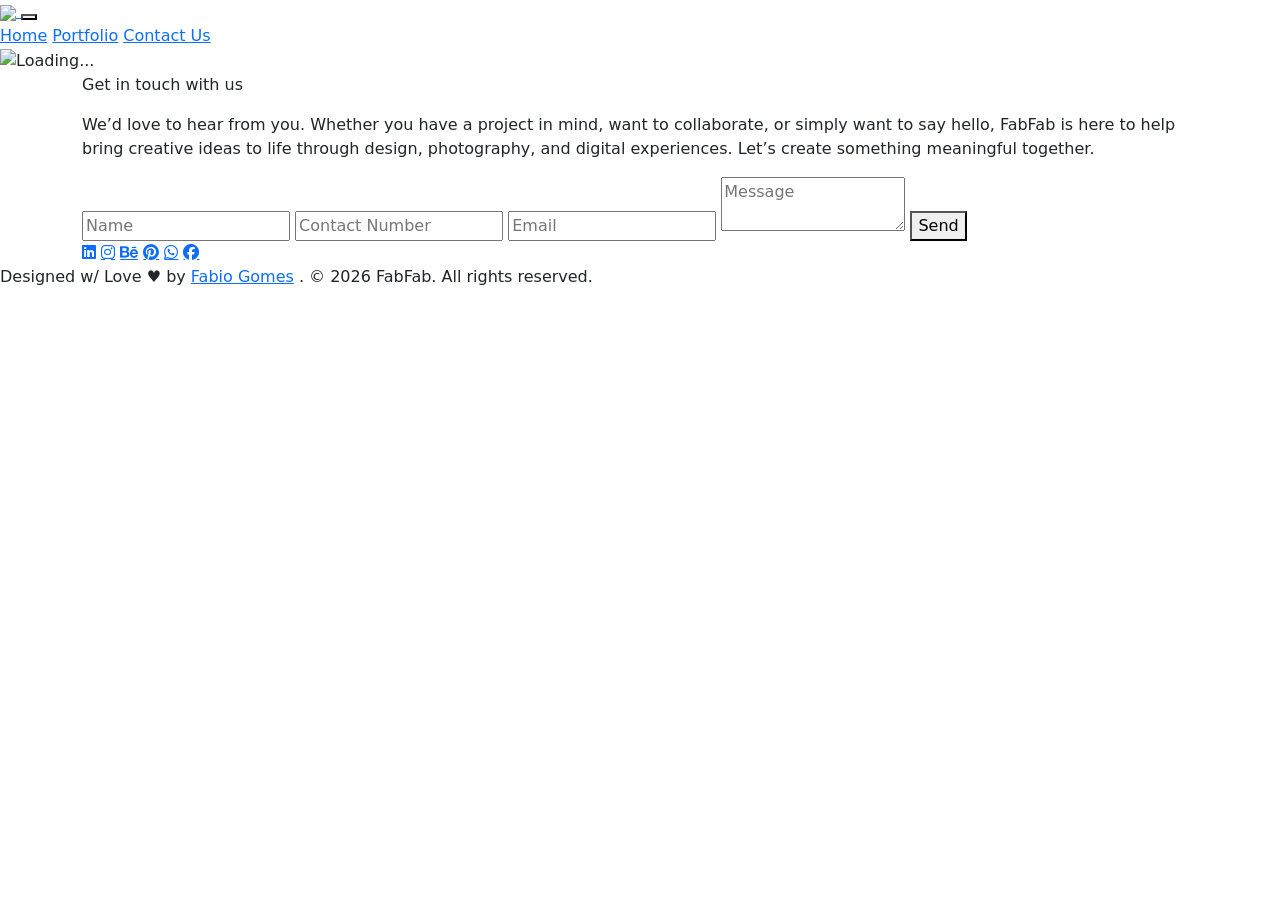
==== Contact.html @ 431b397c "Contact.html" ====
<!DOCTYPE html>
<html lang="en">
<head>
    <!-- Comfiguração de caracteres -->
    <meta charset="UTF-8">

<!-- SEO e acessibilidade -->
    <meta name="viewport" content="width=device-width, initial-scale=1">
    <meta name="description" content="FabFab' portfolio featuring projects, skills, and professional experience.">
    <meta name="author" content="Fabio Gomes">
    <meta name="robots" content="index, follow">
    
    <!-- Comfiguração de caracteres e Bibliotecas -->
    <title>FabFab.work | Contact</title>
    <link rel="icon" type="image/png" href="img/Logo/FabFab_Logo.png">
    <link href="https://cdn.jsdelivr.net/npm/bootstrap@5.3.8/dist/css/bootstrap.min.css" rel="stylesheet" integrity="sha384-sRIl4kxILFvY47J16cr9ZwB07vP4J8+LH7qKQnuqkuIAvNWLzeN8tE5YBujZqJLB" crossorigin="anonymous">
    <link rel="stylesheet" href="https://cdn.jsdelivr.net/npm/bootstrap-icons@1.11.3/font/bootstrap-icons.css">
    <link rel="stylesheet" href="https://cdnjs.cloudflare.com/ajax/libs/font-awesome/6.5.2/css/all.min.css">
    <link rel="stylesheet" href="style.css" title="Theme">
    <meta property="og:title" content="FabFab.work">
    <meta property="og:description" content="Creative design and photography studio.">
    <meta property="og:image" content="img/preview.jpg">  
</head>
<body>
    <!-- HEADER START -->
<header>
  <a href="index.html">
    <img class="logo" src="img/Logo/FabFab_Logo.svg"/>
  </a>

  <button class="hamburger" id="hamburger" aria-label="Toggle menu">
    <span></span>
    <span></span>
    <span></span>
  </button>

  <nav id="mainNav">
    <a href="index.html">Home</a>
    <a href="Portfolio.html">Portfolio</a>
    <a href="Contact.html" class="active">Contact Us</a>
  </nav>
</header>

<div class="nav-overlay" id="navOverlay"></div>
    <!-- HEADER END -->

    <!-- BODY START -->

  <!-- LOADER -->
  <div class="loader" id="loader">
    <img src="img/Logo/FabFab_Logo.svg" alt="Loading..." class="loader-logo">
  </div>

     <div class="arch_contact_us_duplicate">
  <div class="responsive-container-block big-container">
    <div class="responsive-container-block container">
      <div class="responsive-cell-block wk-mobile-12 wk-desk-5 wk-tab-10 wk-ipadp-5" id="ih6s">
        <p class="text-blk section-head">
          Get in touch with us
        </p>
        <p class="text-blk section-subhead">
          We’d love to hear from you. Whether you have a project in mind, want to collaborate, or simply want to say hello, FabFab is here to help bring creative ideas to life through design, photography, and digital experiences. Let’s create something meaningful together.
        </p>
      </div>
      <div class="responsive-cell-block wk-ipadp-6 wk-mobile-12 wk-desk-5 wk-tab-9" id="i6df">
        <form  class="form-wrapper" id="contactForm" action="https://formspree.io/f/xjgleaya" 
      method="POST">
        <input class="input input-element" id="name" name="name" placeholder="Name">
        <input class="input input-element" id="phone" name="phone" placeholder="Contact Number">
        <input class="input input-element" id="email" name="email" placeholder="Email">
        <textarea class="textinput input-element" id="message" placeholder="Message"></textarea>
          <button type="submit" class="button">Send</button>
        </form >
        <div class="social-icons">
                        <a href="https://www.linkedin.com/profile-thirdparty-redirect/AgGZBpLWj52g1wAAAZm1AWvSb2EDEzAozORqQLkHam0Lg_cBUDYrMNEfzrszrq5Xquv5OJO9ETYJUrW9_12DySJSNe1UZA80e8GKlyEN8EAFErTa0aMg-WH39DgGH3s" class="fa-brands fa-linkedin" target="_blank" id="inclm"></a>
                        <a href="http://instagram.com/fabfab.work" class="fa-brands fa-instagram" target="_blank"></a>
                        <a href="https://www.behance.net/fabio_oms" class="fa-brands fa-behance" target="_blank"></a>
                        <a href="http://pinterest.com/fabio_oms" class="fa-brands fa-pinterest" target="_blank"></a>
                        <a href="https://wa.me/5511954995028" class="fa-brands fa-whatsapp" target="_blank"></a>
                        <a href="https://wa.me/5511954995028" class="fa-brands fa-facebook" target="_blank"></a>
                    </div>
              </div>
    </div>
  </div>
</div>

    <!-- BODY END -->

    <!-- FOOTER START -->
        <footer>
            <span class="signature">
            Designed w/ Love &hearts; by 
                <a href="https://www.behance.net/fabio_oms" target="_blank" class="footer-link">Fabio Gomes</a> . 
                © 2026 FabFab. All rights reserved.
            </span>
        </footer>
    <!-- FOOTER END -->

    <!-- SCRIPTS -->
    <!-- JS -->
    <script src="script.js"></script>

    <!-- Bootstrap -->
        <script src="https://cdn.jsdelivr.net/npm/@popperjs/core@2.11.8/dist/umd/popper.min.js" integrity="sha384-I7E8VVD/ismYTF4hNIPjVp/Zjvgyol6VFvRkX/vR+Vc4jQkC+hVqc2pM8ODewa9r" crossorigin="anonymous"></script> 
        
        <script src="https://cdn.jsdelivr.net/npm/bootstrap@5.3.8/dist/js/bootstrap.min.js" integrity="sha384-G/EV+4j2dNv+tEPo3++6LCgdCROaejBqfUeNjuKAiuXbjrxilcCdDz6ZAVfHWe1Y" crossorigin="anonymous"></script>
        <script src="https://unpkg.com/sweetalert/dist/sweetalert.min.js"></script>
</body>
</html>
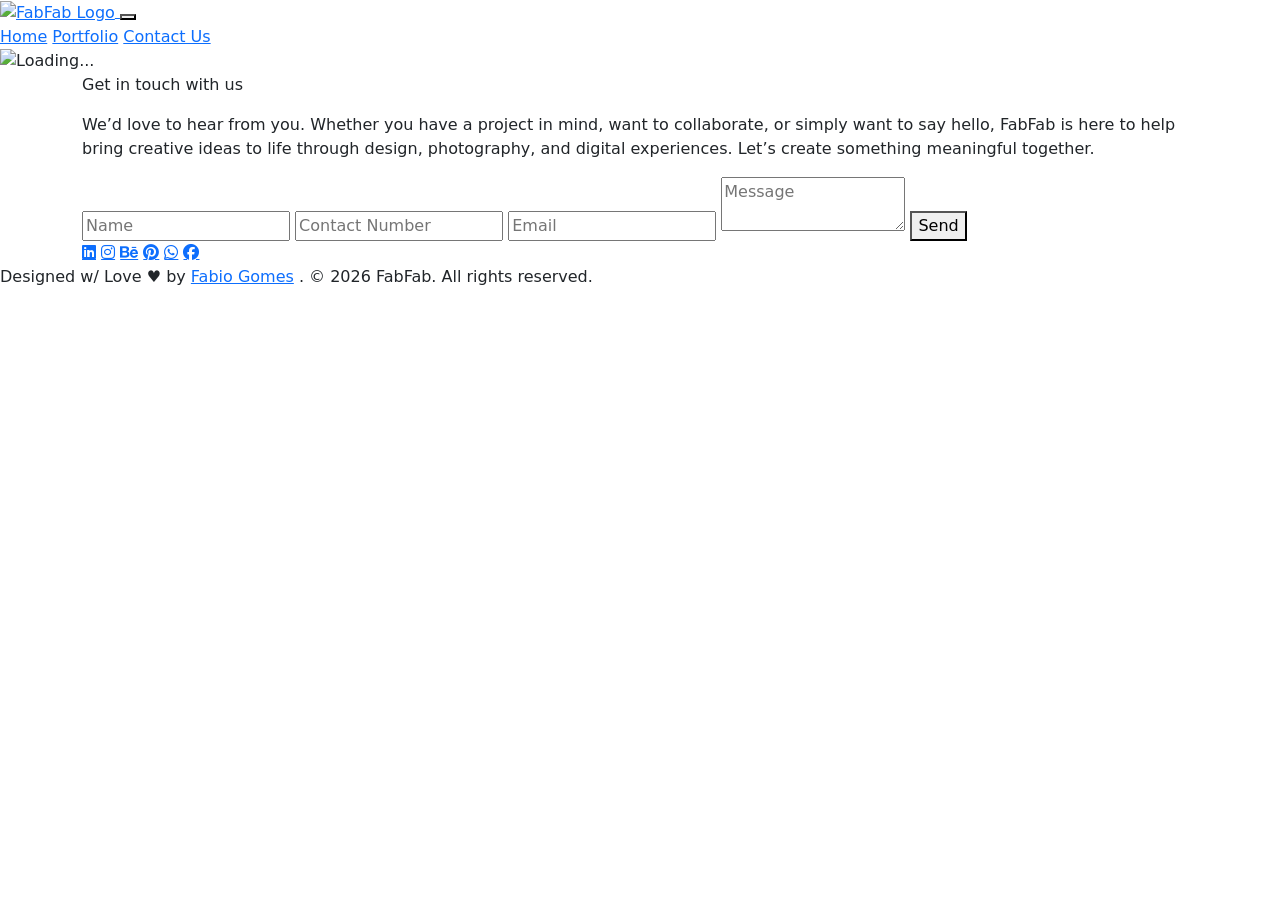
==== commit 364c661b: "Update Contact.html" ====
--- a/Contact.html
+++ b/Contact.html
@@ -9,10 +9,29 @@
     <meta name="description" content="FabFab' portfolio featuring projects, skills, and professional experience.">
     <meta name="author" content="Fabio Gomes">
     <meta name="robots" content="index, follow">
+
+        <!-- Google tag (gtag.js) -->
+<script async src="https://www.googletagmanager.com/gtag/js?id=G-QRMQQVVE0B"></script>
+<script>
+  window.dataLayer = window.dataLayer || [];
+  function gtag(){dataLayer.push(arguments);}
+  gtag('js', new Date());
+
+  gtag('config', 'G-QRMQQVVE0B');
+</script>
+
+        <!-- Microsoft Clarity) -->
+    <script type="text/javascript">
+        (function(c,l,a,r,i,t,y){
+            c[a]=c[a]||function(){(c[a].q=c[a].q||[]).push(arguments)};
+            t=l.createElement(r);t.async=1;t.src="https://www.clarity.ms/tag/"+i;
+            y=l.getElementsByTagName(r)[0];y.parentNode.insertBefore(t,y);
+        })(window, document, "clarity", "script", "woljub9a05");
+    </script>
     
     <!-- Comfiguração de caracteres e Bibliotecas -->
     <title>FabFab.work | Contact</title>
-    <link rel="icon" type="image/png" href="img/Logo/FabFab_Logo.png">
+    <link rel="icon" type="image/png" href="img/Logo/FabFab_Logo.png" alt="FabFab Logo">
     <link href="https://cdn.jsdelivr.net/npm/bootstrap@5.3.8/dist/css/bootstrap.min.css" rel="stylesheet" integrity="sha384-sRIl4kxILFvY47J16cr9ZwB07vP4J8+LH7qKQnuqkuIAvNWLzeN8tE5YBujZqJLB" crossorigin="anonymous">
     <link rel="stylesheet" href="https://cdn.jsdelivr.net/npm/bootstrap-icons@1.11.3/font/bootstrap-icons.css">
     <link rel="stylesheet" href="https://cdnjs.cloudflare.com/ajax/libs/font-awesome/6.5.2/css/all.min.css">
@@ -25,7 +44,7 @@
     <!-- HEADER START -->
 <header>
   <a href="index.html">
-    <img class="logo" src="img/Logo/FabFab_Logo.svg"/>
+    <img class="logo" src="img/Logo/FabFab_Logo.svg"/ alt="FabFab Logo">
   </a>
 
   <button class="hamburger" id="hamburger" aria-label="Toggle menu">
@@ -63,12 +82,13 @@
         </p>
       </div>
       <div class="responsive-cell-block wk-ipadp-6 wk-mobile-12 wk-desk-5 wk-tab-9" id="i6df">
-        <form  class="form-wrapper" id="contactForm" action="https://formspree.io/f/xjgleaya" 
-      method="POST">
+        <form  class="form-wrapper" id="contactForm" 
+            action="https://formspree.io/f/xjgleaya" 
+            method="POST">
         <input class="input input-element" id="name" name="name" placeholder="Name">
         <input class="input input-element" id="phone" name="phone" placeholder="Contact Number">
         <input class="input input-element" id="email" name="email" placeholder="Email">
-        <textarea class="textinput input-element" id="message" placeholder="Message"></textarea>
+        <textarea class="textinput input-element" id="message" name="message" placeholder="Message"></textarea>
           <button type="submit" class="button">Send</button>
         </form >
         <div class="social-icons">
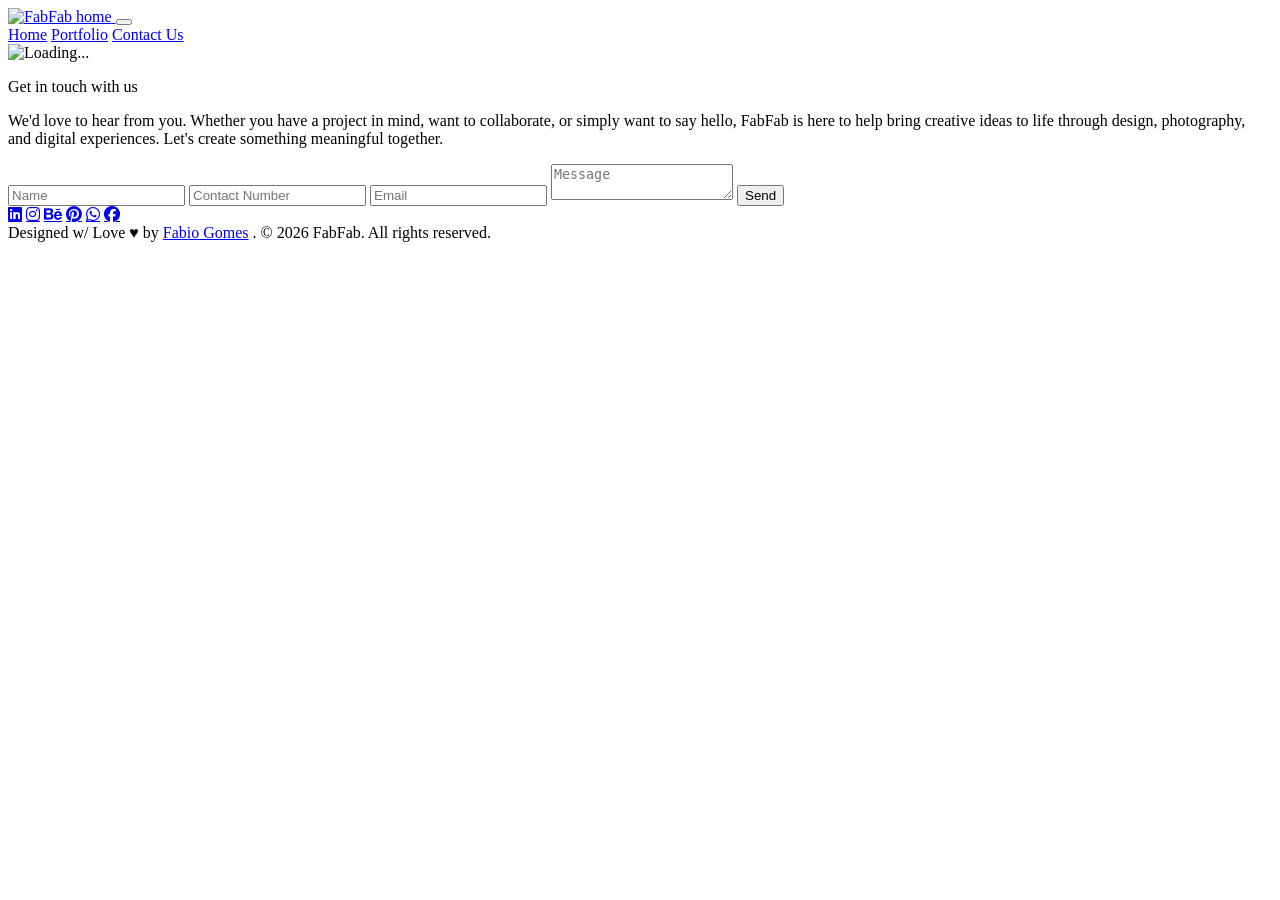
==== commit 623b150e: "Update Contact.html fix contact page layout and form" ====
--- a/Contact.html
+++ b/Contact.html
@@ -1,129 +1,118 @@
 <!DOCTYPE html>
 <html lang="en">
 <head>
-    <!-- Comfiguração de caracteres -->
-    <meta charset="UTF-8">
+  <meta charset="UTF-8">
+  <meta name="viewport" content="width=device-width, initial-scale=1">
+  <meta name="description" content="Get in touch with FabFab — creative design and photography studio based in São Paulo, Brazil.">
+  <meta name="author" content="Fabio Gomes">
+  <meta name="robots" content="index, follow">
+  <meta name="theme-color" content="#011140">
 
-<!-- SEO e acessibilidade -->
-    <meta name="viewport" content="width=device-width, initial-scale=1">
-    <meta name="description" content="FabFab' portfolio featuring projects, skills, and professional experience.">
-    <meta name="author" content="Fabio Gomes">
-    <meta name="robots" content="index, follow">
+  <!-- Google Analytics -->
+  <script async src="https://www.googletagmanager.com/gtag/js?id=G-QRMQQVVE0B"></script>
+  <script>
+    window.dataLayer = window.dataLayer || [];
+    function gtag(){dataLayer.push(arguments);}
+    gtag('js', new Date());
+    gtag('config', 'G-QRMQQVVE0B');
+  </script>
 
-        <!-- Google tag (gtag.js) -->
-<script async src="https://www.googletagmanager.com/gtag/js?id=G-QRMQQVVE0B"></script>
-<script>
-  window.dataLayer = window.dataLayer || [];
-  function gtag(){dataLayer.push(arguments);}
-  gtag('js', new Date());
+  <!-- Microsoft Clarity -->
+  <script type="text/javascript">
+    (function(c,l,a,r,i,t,y){
+      c[a]=c[a]||function(){(c[a].q=c[a].q||[]).push(arguments)};
+      t=l.createElement(r);t.async=1;t.src="https://www.clarity.ms/tag/"+i;
+      y=l.getElementsByTagName(r)[0];y.parentNode.insertBefore(t,y);
+    })(window, document, "clarity", "script", "woljub9a05");
+  </script>
 
-  gtag('config', 'G-QRMQQVVE0B');
-</script>
-
-        <!-- Microsoft Clarity) -->
-    <script type="text/javascript">
-        (function(c,l,a,r,i,t,y){
-            c[a]=c[a]||function(){(c[a].q=c[a].q||[]).push(arguments)};
-            t=l.createElement(r);t.async=1;t.src="https://www.clarity.ms/tag/"+i;
-            y=l.getElementsByTagName(r)[0];y.parentNode.insertBefore(t,y);
-        })(window, document, "clarity", "script", "woljub9a05");
-    </script>
-    
-    <!-- Comfiguração de caracteres e Bibliotecas -->
-    <title>FabFab.work | Contact</title>
-    <link rel="icon" type="image/png" href="img/Logo/FabFab_Logo.png" alt="FabFab Logo">
-    <link href="https://cdn.jsdelivr.net/npm/bootstrap@5.3.8/dist/css/bootstrap.min.css" rel="stylesheet" integrity="sha384-sRIl4kxILFvY47J16cr9ZwB07vP4J8+LH7qKQnuqkuIAvNWLzeN8tE5YBujZqJLB" crossorigin="anonymous">
-    <link rel="stylesheet" href="https://cdn.jsdelivr.net/npm/bootstrap-icons@1.11.3/font/bootstrap-icons.css">
-    <link rel="stylesheet" href="https://cdnjs.cloudflare.com/ajax/libs/font-awesome/6.5.2/css/all.min.css">
-    <link rel="stylesheet" href="style.css" title="Theme">
-    <meta property="og:title" content="FabFab.work">
-    <meta property="og:description" content="Creative design and photography studio.">
-    <meta property="og:image" content="img/preview.jpg">  
+  <title>FabFab.work | Contact</title>
+  <link rel="icon" type="image/png" href="img/Logo/FabFab_Logo.png">
+  <link rel="canonical" href="https://fabfab.com.br/Contact.html">
+  <link rel="stylesheet" href="https://cdn.jsdelivr.net/npm/bootstrap-icons@1.11.3/font/bootstrap-icons.css">
+  <link rel="stylesheet" href="https://cdnjs.cloudflare.com/ajax/libs/font-awesome/6.5.2/css/all.min.css">
+  <link rel="stylesheet" href="style.css">
+  <meta property="og:title" content="FabFab.work | Contact">
+  <meta property="og:description" content="Get in touch with FabFab creative studio.">
+  <meta property="og:image" content="img/preview.jpg">
 </head>
 <body>
-    <!-- HEADER START -->
-<header>
-  <a href="index.html">
-    <img class="logo" src="img/Logo/FabFab_Logo.svg"/ alt="FabFab Logo">
-  </a>
 
-  <button class="hamburger" id="hamburger" aria-label="Toggle menu">
-    <span></span>
-    <span></span>
-    <span></span>
-  </button>
+  <!-- HEADER -->
+  <header>
+    <a href="index.html">
+      <img class="logo" src="img/Logo/FabFab_Logo.svg" alt="FabFab home"/>
+    </a>
+    <button class="hamburger" id="hamburger" aria-label="Toggle menu">
+      <span></span>
+      <span></span>
+      <span></span>
+    </button>
+    <nav id="mainNav">
+      <a href="index.html">Home</a>
+      <a href="Portfolio.html">Portfolio</a>
+      <a href="Contact.html" class="active">Contact Us</a>
+    </nav>
+  </header>
 
-  <nav id="mainNav">
-    <a href="index.html">Home</a>
-    <a href="Portfolio.html">Portfolio</a>
-    <a href="Contact.html" class="active">Contact Us</a>
-  </nav>
-</header>
-
-<div class="nav-overlay" id="navOverlay"></div>
-    <!-- HEADER END -->
-
-    <!-- BODY START -->
+  <div class="nav-overlay" id="navOverlay"></div>
 
   <!-- LOADER -->
   <div class="loader" id="loader">
     <img src="img/Logo/FabFab_Logo.svg" alt="Loading..." class="loader-logo">
   </div>
 
-     <div class="arch_contact_us_duplicate">
-  <div class="responsive-container-block big-container">
-    <div class="responsive-container-block container">
-      <div class="responsive-cell-block wk-mobile-12 wk-desk-5 wk-tab-10 wk-ipadp-5" id="ih6s">
-        <p class="text-blk section-head">
-          Get in touch with us
-        </p>
-        <p class="text-blk section-subhead">
-          We’d love to hear from you. Whether you have a project in mind, want to collaborate, or simply want to say hello, FabFab is here to help bring creative ideas to life through design, photography, and digital experiences. Let’s create something meaningful together.
-        </p>
+  <!-- CONTACT -->
+  <div class="arch_contact_us_duplicate">
+    <div class="responsive-container-block big-container">
+      <div class="responsive-container-block container">
+
+        <div class="responsive-cell-block wk-mobile-12 wk-desk-5 wk-tab-10 wk-ipadp-5">
+          <p class="text-blk section-head">Get in touch with us</p>
+          <p class="text-blk section-subhead">
+            We'd love to hear from you. Whether you have a project in mind, want to collaborate, or simply want to say hello, FabFab is here to help bring creative ideas to life through design, photography, and digital experiences. Let's create something meaningful together.
+          </p>
+        </div>
+
+        <div class="responsive-cell-block wk-ipadp-6 wk-mobile-12 wk-desk-5 wk-tab-9">
+          <form class="form-wrapper" id="contactForm"
+                action="https://formspree.io/f/xjgleaya"
+                method="POST">
+            <input class="input input-element"   id="name"    name="name"    placeholder="Name">
+            <input class="input input-element"   id="phone"   name="phone"   placeholder="Contact Number">
+            <input class="input input-element"   id="email"   name="email"   placeholder="Email" type="email">
+            <textarea class="textinput input-element" id="message" name="message" placeholder="Message"></textarea>
+            <button type="submit" class="button">Send</button>
+          </form>
+
+          <div class="social-icons">
+            <a href="https://www.linkedin.com/in/fabio-oms" class="fa-brands fa-linkedin" target="_blank" rel="noopener noreferrer" aria-label="FabFab on LinkedIn"></a>
+            <a href="http://instagram.com/fabfab.work"      class="fa-brands fa-instagram" target="_blank" rel="noopener noreferrer" aria-label="FabFab on Instagram"></a>
+            <a href="https://www.behance.net/fabio_oms"     class="fa-brands fa-behance"   target="_blank" rel="noopener noreferrer" aria-label="FabFab on Behance"></a>
+            <a href="http://pinterest.com/fabio_oms"        class="fa-brands fa-pinterest" target="_blank" rel="noopener noreferrer" aria-label="FabFab on Pinterest"></a>
+            <a href="https://wa.me/5511954995028"           class="fa-brands fa-whatsapp"  target="_blank" rel="noopener noreferrer" aria-label="FabFab on WhatsApp"></a>
+            <a href="https://wa.me/5511954995028"           class="fa-brands fa-facebook"  target="_blank" rel="noopener noreferrer" aria-label="FabFab on Facebook"></a>
+          </div>
+        </div>
+
       </div>
-      <div class="responsive-cell-block wk-ipadp-6 wk-mobile-12 wk-desk-5 wk-tab-9" id="i6df">
-        <form  class="form-wrapper" id="contactForm" 
-            action="https://formspree.io/f/xjgleaya" 
-            method="POST">
-        <input class="input input-element" id="name" name="name" placeholder="Name">
-        <input class="input input-element" id="phone" name="phone" placeholder="Contact Number">
-        <input class="input input-element" id="email" name="email" placeholder="Email">
-        <textarea class="textinput input-element" id="message" name="message" placeholder="Message"></textarea>
-          <button type="submit" class="button">Send</button>
-        </form >
-        <div class="social-icons">
-                        <a href="https://www.linkedin.com/profile-thirdparty-redirect/AgGZBpLWj52g1wAAAZm1AWvSb2EDEzAozORqQLkHam0Lg_cBUDYrMNEfzrszrq5Xquv5OJO9ETYJUrW9_12DySJSNe1UZA80e8GKlyEN8EAFErTa0aMg-WH39DgGH3s" class="fa-brands fa-linkedin" target="_blank" id="inclm"></a>
-                        <a href="http://instagram.com/fabfab.work" class="fa-brands fa-instagram" target="_blank"></a>
-                        <a href="https://www.behance.net/fabio_oms" class="fa-brands fa-behance" target="_blank"></a>
-                        <a href="http://pinterest.com/fabio_oms" class="fa-brands fa-pinterest" target="_blank"></a>
-                        <a href="https://wa.me/5511954995028" class="fa-brands fa-whatsapp" target="_blank"></a>
-                        <a href="https://wa.me/5511954995028" class="fa-brands fa-facebook" target="_blank"></a>
-                    </div>
-              </div>
     </div>
   </div>
-</div>
 
-    <!-- BODY END -->
+  <!-- FOOTER -->
+  <footer>
+    <span class="signature">
+      Designed w/ Love &hearts; by
+      <a href="https://www.behance.net/fabio_oms" target="_blank" rel="noopener noreferrer" class="footer-link">Fabio Gomes</a> .
+      © 2026 FabFab. All rights reserved.
+    </span>
+  </footer>
 
-    <!-- FOOTER START -->
-        <footer>
-            <span class="signature">
-            Designed w/ Love &hearts; by 
-                <a href="https://www.behance.net/fabio_oms" target="_blank" class="footer-link">Fabio Gomes</a> . 
-                © 2026 FabFab. All rights reserved.
-            </span>
-        </footer>
-    <!-- FOOTER END -->
+  <!-- SCRIPTS -->
+  <script src="script.js"></script>
+  <script src="https://cdn.jsdelivr.net/npm/@popperjs/core@2.11.8/dist/umd/popper.min.js" crossorigin="anonymous"></script>
+  <script src="https://cdn.jsdelivr.net/npm/bootstrap@5.3.8/dist/js/bootstrap.min.js" crossorigin="anonymous"></script>
+  <script src="https://unpkg.com/sweetalert/dist/sweetalert.min.js"></script>
 
-    <!-- SCRIPTS -->
-    <!-- JS -->
-    <script src="script.js"></script>
-
-    <!-- Bootstrap -->
-        <script src="https://cdn.jsdelivr.net/npm/@popperjs/core@2.11.8/dist/umd/popper.min.js" integrity="sha384-I7E8VVD/ismYTF4hNIPjVp/Zjvgyol6VFvRkX/vR+Vc4jQkC+hVqc2pM8ODewa9r" crossorigin="anonymous"></script> 
-        
-        <script src="https://cdn.jsdelivr.net/npm/bootstrap@5.3.8/dist/js/bootstrap.min.js" integrity="sha384-G/EV+4j2dNv+tEPo3++6LCgdCROaejBqfUeNjuKAiuXbjrxilcCdDz6ZAVfHWe1Y" crossorigin="anonymous"></script>
-        <script src="https://unpkg.com/sweetalert/dist/sweetalert.min.js"></script>
 </body>
 </html>
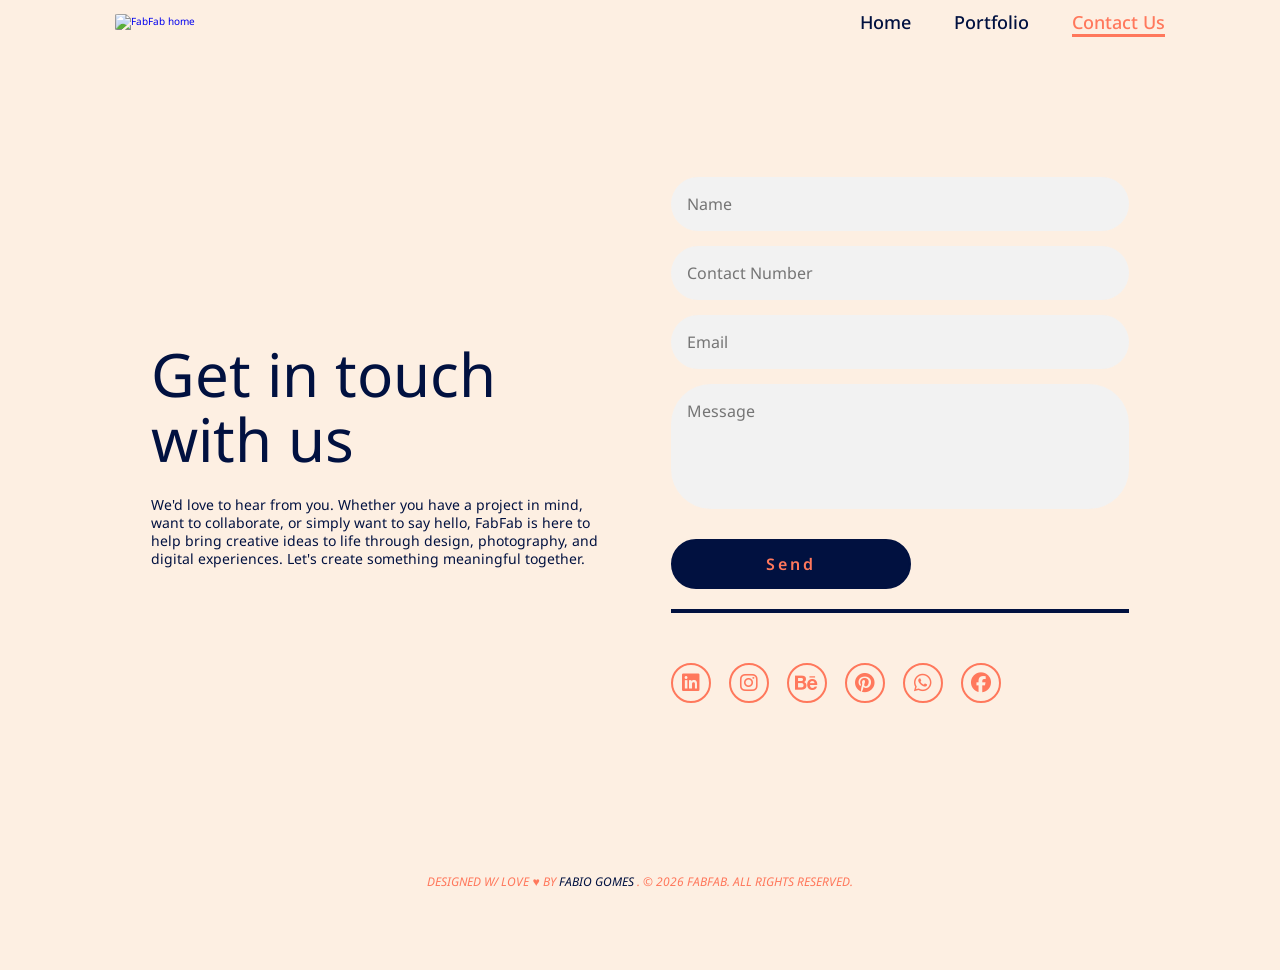
==== commit 828c265d: "Update Contact.html tag manager" ====
--- a/Contact.html
+++ b/Contact.html
@@ -26,9 +26,18 @@
     })(window, document, "clarity", "script", "woljub9a05");
   </script>
 
+  <!-- Google Tag Manager -->
+<script>(function(w,d,s,l,i){w[l]=w[l]||[];w[l].push({'gtm.start':
+new Date().getTime(),event:'gtm.js'});var f=d.getElementsByTagName(s)[0],
+j=d.createElement(s),dl=l!='dataLayer'?'&l='+l:'';j.async=true;j.src=
+'https://www.googletagmanager.com/gtm.js?id='+i+dl;f.parentNode.insertBefore(j,f);
+})(window,document,'script','dataLayer','GTM-PF5C3SZV');</script>
+<!-- End Google Tag Manager -->
+
   <title>FabFab.work | Contact</title>
   <link rel="icon" type="image/png" href="img/Logo/FabFab_Logo.png">
   <link rel="canonical" href="https://fabfab.com.br/Contact.html">
+  <meta name="theme-color" content="#011140">
   <link rel="stylesheet" href="https://cdn.jsdelivr.net/npm/bootstrap-icons@1.11.3/font/bootstrap-icons.css">
   <link rel="stylesheet" href="https://cdnjs.cloudflare.com/ajax/libs/font-awesome/6.5.2/css/all.min.css">
   <link rel="stylesheet" href="style.css">
@@ -36,7 +45,11 @@
   <meta property="og:description" content="Get in touch with FabFab creative studio.">
   <meta property="og:image" content="img/preview.jpg">
 </head>
-<body>
+<body lang="en">
+  <!-- Google Tag Manager (noscript) -->
+<noscript><iframe src="https://www.googletagmanager.com/ns.html?id=GTM-PF5C3SZV"
+height="0" width="0" style="display:none;visibility:hidden"></iframe></noscript>
+<!-- End Google Tag Manager (noscript) -->
 
   <!-- HEADER -->
   <header>
--- a/style.css
+++ b/style.css
@@ -0,0 +1,1018 @@
+@import url('https://fonts.googleapis.com/css2?family=Noto+Sans:wght@100..900&display=swap');
+
+:root {
+  --primary-color: #011140;
+  --secondary-color: #ff785c;
+  --primary-txt-color: #f2f2f2;
+  --background-color: #fdefe2;
+  --background-color-dark: #313131;
+}
+
+* {
+  font-family: 'Noto Sans', Arial, Helvetica, sans-serif;
+  margin: 0;
+  padding: 0;
+  box-sizing: border-box;
+  text-decoration: none;
+  border: none;
+  outline: none;
+}
+
+html {
+  font-size: 62.5%;
+  scroll-behavior: smooth;
+}
+
+body {
+  width: 100%;
+  min-height: 100vh;
+  overflow-x: hidden;
+  background-color: var(--background-color);
+  color: var(--primary-color);
+  padding-bottom: 70px;
+}
+
+/* ── HEADER ────────────────────────────────────────────── */
+
+header {
+  position: fixed;
+  top: 0;
+  left: 0;
+  width: 100%;
+  padding: 1rem 9%;
+  background-color: var(--background-color);
+  display: flex;
+  justify-content: space-between;
+  align-items: center;
+  z-index: 9998;
+}
+
+.logo {
+  border-radius: 5%;
+  width: 60px;
+  height: 60px;
+  object-fit: cover;
+  cursor: pointer;
+  transition: 0.5s ease;
+}
+
+.logo:hover {
+  transform: scale(1.1);
+}
+
+nav a {
+  font-size: 1.8rem;
+  color: var(--primary-color);
+  margin-left: 4rem;
+  font-weight: 500;
+  transition: 0.3s ease;
+  border-bottom: 3px solid transparent;
+}
+
+nav a:hover,
+nav a.active {
+  color: var(--secondary-color);
+  border-bottom: 3px solid var(--secondary-color);
+}
+
+/* ── HAMBURGER ─────────────────────────────────────────── */
+
+.hamburger {
+  display: none;
+  flex-direction: column;
+  justify-content: space-between;
+  width: 28px;
+  height: 20px;
+  background: transparent;
+  cursor: pointer;
+  z-index: 9999;
+  padding: 0;
+}
+
+.hamburger span {
+  display: block;
+  width: 100%;
+  height: 3px;
+  background-color: var(--primary-color);
+  border-radius: 3px;
+  transition: 0.3s ease;
+}
+
+.hamburger.open span:nth-child(1) {
+  transform: translateY(8.5px) rotate(45deg);
+}
+.hamburger.open span:nth-child(2) {
+  opacity: 0;
+}
+.hamburger.open span:nth-child(3) {
+  transform: translateY(-8.5px) rotate(-45deg);
+}
+
+/* ── MOBILE NAV ────────────────────────────────────────── */
+
+@media (max-width: 768px) {
+  .hamburger {
+    display: flex;
+  }
+
+  nav {
+    display: flex;
+    flex-direction: column;
+    position: fixed;
+    top: 0;
+    right: -100%;
+    width: 70%;
+    max-width: 300px;
+    height: 100vh;
+    background-color: var(--background-color);
+    border-left: 3px solid var(--secondary-color);
+    padding: 100px 40px 40px;
+    transition: right 0.3s ease;
+    z-index: 150;
+  }
+
+  nav.open {
+    right: 0;
+  }
+
+  nav a {
+    font-size: 2rem;
+    margin: 0 0 2.5rem 0;
+    border-bottom: none;
+  }
+
+  nav a:hover,
+  nav a.active {
+    color: var(--secondary-color);
+    border-bottom: none;
+    padding-left: 8px;
+  }
+
+  .nav-overlay {
+    display: none;
+    position: fixed;
+    inset: 0;
+    background: rgba(0, 0, 0, 0.4);
+    z-index: 140;
+  }
+
+  .nav-overlay.open {
+    display: block;
+  }
+}
+
+/* ── HOME ──────────────────────────────────────────────── */
+
+section {
+  min-height: 100vh;
+  padding: 5rem 9%;
+}
+
+.home {
+  display: flex;
+  justify-content: center;
+  align-items: center;
+  gap: 8rem;
+  background-color: var(--background-color);
+}
+
+.home .home-content h1 {
+  font-size: 6rem;
+  font-weight: 700;
+  line-height: 1.3;
+}
+
+span {
+  color: var(--secondary-color);
+}
+
+.home-content h3 {
+  font-size: 4rem;
+  margin-bottom: 1rem;
+  font-weight: 700;
+}
+
+.home-content p {
+  font-size: 1.6rem;
+}
+
+.home-img {
+  border-radius: 50%;
+}
+
+.home-img img {
+  position: relative;
+  width: 32vw;
+  border-radius: 50%;
+  cursor: pointer;
+  transition: 0.2s linear;
+}
+
+.social-icons a {
+  display: inline-flex;
+  justify-content: center;
+  align-items: center;
+  width: 4rem;
+  height: 4rem;
+  background-color: transparent;
+  border: 0.2rem solid var(--secondary-color);
+  font-size: 2rem;
+  border-radius: 50%;
+  margin: 3rem 1.5rem 3rem 0;
+  transition: 0.3s ease;
+  color: var(--secondary-color);
+  text-decoration: none;
+}
+
+.social-icons a:hover {
+  color: var(--primary-color);
+  transform: scale(1.3) translateY(-5px);
+  background-color: var(--secondary-color);
+}
+
+.btn {
+  display: inline-block;
+  padding: 1rem 2.8rem;
+  background-color: var(--primary-color);
+  border-radius: 4rem;
+  font-size: 1.6rem;
+  color: var(--secondary-color);
+  letter-spacing: 0.3rem;
+  font-weight: 600;
+  border: 2px solid var(--primary-color);
+  transition: 0.3s ease;
+  cursor: pointer;
+}
+
+.btn:hover {
+  transform: scale(1.03);
+  background-color: var(--secondary-color);
+  color: var(--primary-color);
+}
+
+.typing-text {
+  font-size: 34px;
+  font-weight: 600;
+  min-width: 280px;
+}
+
+.typing-text span {
+  position: relative;
+}
+
+.typing-text span::before {
+  content: "Designers";
+  color: var(--secondary-color);
+  animation: words 20s infinite;
+}
+
+.typing-text span::after {
+  content: "";
+  background-color: var(--background-color);
+  position: absolute;
+  width: calc(100% + 8px);
+  height: 100%;
+  border-left: 3px solid var(--primary-color);
+  right: -8px;
+  animation: cursor 0.6s infinite, typing 20s steps(14) infinite;
+}
+
+@keyframes cursor {
+  to { border-left: 3px solid var(--secondary-color); }
+}
+
+@keyframes words {
+  0%,  20% { content: "Designers"; }
+  21%, 40% { content: "Photographers"; }
+  41%, 60% { content: "Web Designers"; }
+  61%, 80% { content: "Youtubers"; }
+  81%,100% { content: "a company"; }
+}
+
+@keyframes typing {
+  0%, 10%, 15%, 25%, 30%, 45%, 50%, 65%, 70%, 85%, 90%, 100% { width: 0; }
+  5%, 20%, 35%, 40%, 60%, 75%, 80%, 95% { width: calc(100% + 8px); }
+}
+
+@media (max-width: 1000px) {
+  .home { gap: 4rem; }
+}
+
+@media (max-width: 995px) {
+  .home {
+    flex-direction: column;
+    padding: 0;
+    margin: 0;
+    gap: 2rem;
+  }
+
+  section.home {
+    padding-top: 100px;
+    padding-bottom: 80px;
+    padding-left: 6%;
+    padding-right: 6%;
+    min-height: 100vh;
+    display: flex;
+    align-items: center;
+    justify-content: center;
+  }
+
+  .home .home-content h3 { font-size: 2.5rem; }
+  .home-content h1       { font-size: 5rem; }
+  .home-img img          { width: 60vw; margin-top: 0; }
+}
+
+@media (max-width: 480px) {
+  section.home {
+    padding-top: 90px;
+    padding-bottom: 80px;
+    padding-left: 5%;
+    padding-right: 5%;
+    align-items: flex-start;
+  }
+
+  .home-content h1       { font-size: 3.8rem; }
+  .home .home-content h3 { font-size: 2.2rem; }
+  .home-content p        { font-size: 1.4rem; }
+  .home-img img          { width: 70vw; }
+
+  .social-icons a {
+    width: 3.4rem;
+    height: 3.4rem;
+    font-size: 1.7rem;
+    margin: 1.2rem 0.8rem 1.2rem 0;
+  }
+}
+
+/* ── FOOTER ────────────────────────────────────────────── */
+
+footer {
+  position: fixed;
+  bottom: 0;
+  left: 0;
+  width: 100%;
+  padding: 1rem 2rem;
+  display: flex;
+  align-items: center;
+  justify-content: center;
+  background-color: var(--background-color);
+  text-transform: uppercase;
+  z-index: 1000;
+}
+
+.signature {
+  font-style: italic;
+  font-size: 1.2rem;
+  color: var(--secondary-color);
+  text-align: center;
+}
+
+.footer-link {
+  color: var(--primary-color);
+  text-decoration: none;
+  transition: 0.3s;
+}
+
+.footer-link:hover {
+  color: var(--secondary-color);
+}
+
+@media (max-width: 600px) {
+  footer     { padding: 0.8rem 1rem; }
+  .signature { font-size: 1rem; line-height: 1.4; }
+}
+
+/* ── CONTACT ───────────────────────────────────────────── */
+
+.arch_contact_us_duplicate .icon-block svg { width: 100%; height: 100%; }
+.arch_contact_us_duplicate .icon-block     { width: 30px; height: 30px; }
+
+.arch_contact_us_duplicate .text-blk {
+  margin: 0;
+  padding: 0;
+  line-height: 25px;
+}
+
+.arch_contact_us_duplicate .responsive-container-block {
+  min-height: 75px;
+  height: fit-content;
+  width: 100%;
+  padding: 0;
+  display: flex;
+  flex-wrap: wrap;
+  margin: 0 auto;
+  justify-content: flex-start;
+}
+
+.arch_contact_us_duplicate .responsive-cell-block {
+  min-height: 75px;
+}
+
+.arch_contact_us_duplicate .responsive-container-block.big-container {
+  justify-content: center;
+  align-items: center;
+  min-height: 100vh;
+  padding: 90px 50px 80px;
+  background-color: var(--background-color);
+  display: flex;
+}
+
+.arch_contact_us_duplicate .responsive-container-block.container {
+  max-width: 1100px;
+  width: 100%;
+  justify-content: space-evenly;
+  align-items: center;
+  margin: auto;
+}
+
+.arch_contact_us_duplicate .text-blk.section-head {
+  font-size: 60px;
+  line-height: 65px;
+  margin-bottom: 24px;
+}
+
+.arch_contact_us_duplicate .text-blk.section-subhead {
+  font-size: 14px;
+  line-height: 18px;
+  color: var(--primary-color);
+}
+
+.arch_contact_us_duplicate .input {
+  width: 100%;
+  margin-bottom: 15px;
+  height: 54px;
+  padding: 1px 16px;
+  font-size: 16px;
+  border-radius: 4rem;
+  background-color: var(--primary-txt-color);
+}
+
+.arch_contact_us_duplicate .textinput {
+  width: 100%;
+  height: 125px;
+  margin-bottom: 27px;
+  font-size: 16px;
+  padding: 16px;
+  border-radius: 4rem;
+  background-color: var(--primary-txt-color);
+  resize: none;
+}
+
+.arch_contact_us_duplicate .button {
+  height: 50px;
+  min-width: 240px;
+  color: var(--secondary-color);
+  margin-bottom: 20px;
+  background-color: var(--primary-color);
+  border-radius: 4rem;
+  font-size: 1.6rem;
+  letter-spacing: 0.3rem;
+  font-weight: 600;
+  border: 2px solid var(--primary-color);
+  transition: 0.3s ease;
+  cursor: pointer;
+  display: inline-block;
+  padding: 1rem 2.8rem;
+}
+
+.arch_contact_us_duplicate .button:hover {
+  color: var(--primary-color);
+  background-color: var(--secondary-color);
+  border: 2px solid var(--secondary-color);
+}
+
+.arch_contact_us_duplicate .form-wrapper {
+  border-bottom: 4px solid var(--primary-color);
+  margin-bottom: 20px;
+}
+
+.arch_contact_us_duplicate .social-media-icon-container {
+  display: flex;
+  max-width: 400px;
+  justify-content: space-evenly;
+}
+
+@media (max-width: 1024px) {
+  .arch_contact_us_duplicate .text-blk.section-head { font-size: 55px; line-height: 60px; }
+  .arch_contact_us_duplicate .responsive-container-block.container { justify-content: space-between; }
+}
+
+@media (max-width: 768px) {
+  .arch_contact_us_duplicate .responsive-container-block.big-container {
+    padding: 80px 20px 70px;
+    align-items: flex-start;
+  }
+  .arch_contact_us_duplicate .responsive-cell-block.wk-tab-12.wk-mobile-12.wk-ipadp-6.wk-desk-5,
+  .arch_contact_us_duplicate .responsive-cell-block.wk-mobile-12.wk-desk-5.wk-tab-10.wk-ipadp-5 { margin-bottom: 40px; }
+  .arch_contact_us_duplicate .responsive-cell-block.wk-mobile-12.wk-ipadp-6.wk-desk-5.wk-tab-10 { margin-bottom: 40px; text-align: center; }
+  .arch_contact_us_duplicate .input { height: 45px; }
+  .arch_contact_us_duplicate .responsive-container-block.container { justify-content: space-evenly; margin: 0; }
+}
+
+@media (max-width: 500px) {
+  .arch_contact_us_duplicate .text-blk.section-head { font-size: 40px; line-height: 45px; }
+  .arch_contact_us_duplicate .responsive-container-block.big-container { padding: 80px 16px 70px; }
+  .arch_contact_us_duplicate .input { height: 40px; }
+  .arch_contact_us_duplicate .responsive-cell-block.wk-mobile-12.wk-ipadp-6.wk-desk-5.wk-tab-10 { text-align: left; padding: 0; }
+  .arch_contact_us_duplicate .responsive-cell-block.wk-mobile-12.wk-desk-5.wk-tab-10.wk-ipadp-5 { padding: 0; }
+  .arch_contact_us_duplicate .button { width: 100%; margin-bottom: 20px; height: 50px; }
+  .arch_contact_us_duplicate .form-wrapper { margin-bottom: 20px; }
+  .arch_contact_us_duplicate .icon-block { width: 25px; height: 25px; }
+}
+
+/* ── WK GRID ───────────────────────────────────────────── */
+
+*,*:before,*:after { box-sizing: border-box; }
+
+.wk-desk-1  { width: 8.333333%; }
+.wk-desk-2  { width: 16.666667%; }
+.wk-desk-3  { width: 25%; }
+.wk-desk-4  { width: 33.333333%; }
+.wk-desk-5  { width: 41.666667%; }
+.wk-desk-6  { width: 50%; }
+.wk-desk-7  { width: 58.333333%; }
+.wk-desk-8  { width: 66.666667%; }
+.wk-desk-9  { width: 75%; }
+.wk-desk-10 { width: 83.333333%; }
+.wk-desk-11 { width: 91.666667%; }
+.wk-desk-12 { width: 100%; }
+
+@media (max-width: 1024px) {
+  .wk-ipadp-1  { width: 8.333333%; }
+  .wk-ipadp-2  { width: 16.666667%; }
+  .wk-ipadp-3  { width: 25%; }
+  .wk-ipadp-4  { width: 33.333333%; }
+  .wk-ipadp-5  { width: 41.666667%; }
+  .wk-ipadp-6  { width: 50%; }
+  .wk-ipadp-7  { width: 58.333333%; }
+  .wk-ipadp-8  { width: 66.666667%; }
+  .wk-ipadp-9  { width: 75%; }
+  .wk-ipadp-10 { width: 83.333333%; }
+  .wk-ipadp-11 { width: 91.666667%; }
+  .wk-ipadp-12 { width: 100%; }
+}
+
+@media (max-width: 768px) {
+  .wk-tab-1  { width: 8.333333%; }
+  .wk-tab-2  { width: 16.666667%; }
+  .wk-tab-3  { width: 25%; }
+  .wk-tab-4  { width: 33.333333%; }
+  .wk-tab-5  { width: 41.666667%; }
+  .wk-tab-6  { width: 50%; }
+  .wk-tab-7  { width: 58.333333%; }
+  .wk-tab-8  { width: 66.666667%; }
+  .wk-tab-9  { width: 75%; }
+  .wk-tab-10 { width: 83.333333%; }
+  .wk-tab-11 { width: 91.666667%; }
+  .wk-tab-12 { width: 100%; }
+}
+
+@media (max-width: 500px) {
+  .wk-mobile-1  { width: 8.333333%; }
+  .wk-mobile-2  { width: 16.666667%; }
+  .wk-mobile-3  { width: 25%; }
+  .wk-mobile-4  { width: 33.333333%; }
+  .wk-mobile-5  { width: 41.666667%; }
+  .wk-mobile-6  { width: 50%; }
+  .wk-mobile-7  { width: 58.333333%; }
+  .wk-mobile-8  { width: 66.666667%; }
+  .wk-mobile-9  { width: 75%; }
+  .wk-mobile-10 { width: 83.333333%; }
+  .wk-mobile-11 { width: 91.666667%; }
+  .wk-mobile-12 { width: 100%; }
+}
+
+/* ── PORTFOLIO ─────────────────────────────────────────── */
+
+.galleryblock {
+  padding: 8px;
+  max-width: 1100px;
+  margin: 20px auto;
+  background-color: var(--background-color);
+  display: grid;
+  grid-gap: 8px;
+  grid-template-columns: repeat(auto-fit, minmax(250px, 1fr));
+  grid-auto-rows: 250px;
+  grid-auto-flow: dense;
+}
+
+.galleryblock div {
+  transition: 0.3s ease;
+}
+
+.galleryblock div img {
+  width: 100%;
+  height: 100%;
+  object-fit: cover;
+}
+
+.hide {
+  opacity: 0;
+  transform: scale(0.8);
+  pointer-events: none;
+  display: none !important;
+}
+
+.portfolio-container {
+  position: fixed;
+  top: 165px;
+  bottom: 50px;
+  left: 0;
+  right: 0;
+  overflow-y: auto;
+  padding: 20px 16px;
+}
+
+.v-stretch   { grid-row: span 2; }
+.h-stretch   { grid-column: span 2; }
+.big-stretch { grid-row: span 2; grid-column: span 2; }
+
+@media (max-width: 560px) {
+  .v-stretch   { grid-row: span 1; }
+  .h-stretch   { grid-column: span 1; }
+  .big-stretch { grid-column: span 1; grid-row: span 1; }
+}
+
+/* ── FILTER BUTTONS ────────────────────────────────────── */
+
+.filter-buttons {
+  position: fixed;
+  top: 110px;
+  left: 0;
+  right: 0;
+  z-index: 99;
+  text-align: center;
+  padding: 10px 0;
+  background-color: var(--background-color);
+}
+
+.filter-buttons button {
+  padding: 10px 20px;
+  margin: 8px;
+  border-radius: 24px;
+  cursor: pointer;
+  background: var(--primary-color);
+  color: white;
+  font-size: 1.4rem;
+  transition: 0.3s;
+}
+
+.filter-buttons button:hover,
+.filter-buttons button.active {
+  background: var(--secondary-color);
+}
+
+@media (max-width: 768px) {
+  .filter-buttons      { top: 75px; }
+  .portfolio-container { top: 130px; }
+}
+
+@media (max-width: 480px) {
+  .filter-buttons        { top: 70px; padding: 6px 0; }
+  .filter-buttons button { padding: 7px 14px; margin: 4px; font-size: 1.2rem; }
+  .portfolio-container   { top: 116px; }
+}
+
+/* ── LIGHTBOX ──────────────────────────────────────────── */
+
+.lightbox {
+  display: none;
+  position: fixed;
+  inset: 0;
+  background: rgba(0, 0, 0, 0.92);
+  z-index: 9999;
+}
+
+.lightbox.open {
+  display: flex;
+  justify-content: center;
+  align-items: center;
+}
+
+.lightbox-content {
+  display: flex;
+  flex-direction: column;
+  align-items: center;
+  max-width: 80vw;
+}
+
+.lightbox-content img {
+  max-width: 100%;
+  max-height: 75vh;
+  object-fit: contain;
+  border-radius: 4px;
+  box-shadow: 0 0 40px rgba(0, 0, 0, 0.8);
+}
+
+#lightboxCaption {
+  position: fixed;
+  bottom: 24px;
+  left: 50%;
+  transform: translateX(-50%);
+  color: rgba(255, 255, 255, 0.75);
+  font-size: 1.3rem;
+  text-align: center;
+  letter-spacing: 0.05rem;
+  font-style: italic;
+  text-decoration: none;
+  transition: color 0.2s;
+  white-space: nowrap;
+  overflow: hidden;
+  text-overflow: ellipsis;
+  max-width: 70vw;
+  z-index: 10001;
+}
+
+#lightboxCaption:hover {
+  color: var(--secondary-color);
+  text-decoration: underline;
+}
+
+#lightboxCaption:empty {
+  display: none;
+}
+
+.lightbox-close {
+  position: fixed;
+  top: 16px;
+  right: 20px;
+  font-size: 3rem;
+  color: white;
+  cursor: pointer;
+  line-height: 1;
+  transition: color 0.2s;
+  z-index: 10000;
+}
+
+.lightbox-close:hover {
+  color: var(--secondary-color);
+}
+
+.lightbox-arrow {
+  position: fixed;
+  top: 50%;
+  transform: translateY(-50%);
+  font-size: 2.5rem;
+  color: white;
+  cursor: pointer;
+  padding: 14px 16px;
+  border-radius: 50%;
+  transition: background 0.2s;
+  user-select: none;
+  z-index: 10000;
+}
+
+.lightbox-arrow.left  { left: 16px; }
+.lightbox-arrow.right { right: 16px; }
+
+.lightbox-arrow:hover { background: var(--secondary-color); }
+
+@media (max-width: 768px) {
+  .lightbox-content      { max-width: 88vw; }
+  .lightbox-content img  { max-height: 65vh; }
+  .lightbox-arrow        { font-size: 2rem; padding: 10px 12px; }
+  .lightbox-arrow.left   { left: 8px; }
+  .lightbox-arrow.right  { right: 8px; }
+  #lightboxCaption       { font-size: 1.1rem; bottom: 16px; max-width: 80vw; }
+}
+
+@media (max-width: 480px) {
+  .lightbox-content      { max-width: 94vw; }
+  .lightbox-content img  { max-height: 60vh; }
+  .lightbox-arrow        { font-size: 1.6rem; padding: 8px 10px; }
+  .lightbox-arrow.left   { left: 4px; }
+  .lightbox-arrow.right  { right: 4px; }
+  #lightboxCaption       { font-size: 1rem; bottom: 12px; max-width: 86vw; white-space: normal; }
+}
+
+/* ── LOADER ────────────────────────────────────────────── */
+
+.loader {
+  position: fixed;
+  inset: 0;
+  background-color: var(--background-color);
+  display: flex;
+  justify-content: center;
+  align-items: center;
+  z-index: 99999;
+  transition: opacity 0.6s ease, visibility 0.6s ease;
+}
+
+.loader.hidden {
+  opacity: 0;
+  visibility: hidden;
+}
+
+.loader-logo {
+  width: 80px;
+  height: 80px;
+  animation: pulse 1.2s ease-in-out infinite;
+}
+
+@keyframes pulse {
+  0%, 100% { transform: scale(1);    opacity: 1; }
+  50%       { transform: scale(1.15); opacity: 0.6; }
+}
+
+/* ── GALLERY HOVER OVERLAY ─────────────────────────────── */
+
+.galleryblock div {
+  position: relative;
+  overflow: hidden;
+  transition: 0.3s ease;
+}
+
+.galleryblock div .overlay {
+  position: absolute;
+  inset: 0;
+  background: rgba(1, 17, 64, 0.75);
+  display: flex;
+  flex-direction: column;
+  justify-content: center;
+  align-items: center;
+  opacity: 0;
+  transition: opacity 0.3s ease;
+  padding: 16px;
+  text-align: center;
+  pointer-events: none;
+}
+
+.galleryblock div:hover .overlay {
+  opacity: 1;
+}
+
+.overlay-title {
+  color: var(--background-color);
+  font-size: 1.4rem;
+  font-weight: 600;
+  margin-bottom: 10px;
+  letter-spacing: 0.05rem;
+}
+
+.overlay-icon {
+  color: var(--secondary-color);
+  font-size: 2.4rem;
+  line-height: 1;
+}
+
+/* ── NO RESULTS ────────────────────────────────────────── */
+
+.no-results {
+  display: none;
+  text-align: center;
+  padding: 60px 20px;
+  font-size: 1.6rem;
+  color: var(--primary-color);
+  opacity: 0.5;
+  font-style: italic;
+}
+
+.no-results.visible {
+  display: block;
+}
+
+/* ── BACK TO TOP ───────────────────────────────────────── */
+
+.back-to-top {
+  position: fixed;
+  bottom: 70px;
+  right: 24px;
+  width: 42px;
+  height: 42px;
+  background: var(--primary-color);
+  color: var(--secondary-color);
+  font-size: 2.2rem;
+  border-radius: 50%;
+  cursor: pointer;
+  display: flex;
+  justify-content: center;
+  align-items: center;
+  opacity: 0;
+  visibility: hidden;
+  transition: opacity 0.3s ease, background 0.2s;
+  z-index: 998;
+  line-height: 1;
+}
+
+.back-to-top.visible {
+  opacity: 1;
+  visibility: visible;
+}
+
+.back-to-top:hover {
+  background: var(--secondary-color);
+  color: var(--primary-color);
+}
+
+/* ── LIGHTBOX SPINNER ──────────────────────────────────── */
+
+.lightbox-spinner {
+  display: none;
+  width: 40px;
+  height: 40px;
+  border: 4px solid rgba(255, 255, 255, 0.2);
+  border-top-color: var(--secondary-color);
+  border-radius: 50%;
+  animation: spin 0.7s linear infinite;
+  position: absolute;
+}
+
+.lightbox-spinner.visible {
+  display: block;
+}
+
+@keyframes spin {
+  to { transform: rotate(360deg); }
+}
+
+/* ── AGE GATE ──────────────────────────────────────────── */
+
+.age-gate {
+  position: fixed;
+  inset: 0;
+  background: rgba(1, 17, 64, 0.97);
+  z-index: 999999;
+  display: flex;
+  justify-content: center;
+  align-items: center;
+  padding: 20px;
+}
+
+.age-gate.hidden {
+  display: none;
+}
+
+.age-gate-box {
+  background: var(--background-color);
+  border-radius: 2rem;
+  padding: 50px 40px;
+  max-width: 480px;
+  width: 100%;
+  text-align: center;
+  display: flex;
+  flex-direction: column;
+  align-items: center;
+  gap: 20px;
+}
+
+.age-gate-logo   { width: 70px; height: 70px; }
+
+.age-gate-title {
+  font-size: 3rem;
+  font-weight: 700;
+  color: var(--primary-color);
+}
+
+.age-gate-text {
+  font-size: 1.5rem;
+  color: var(--primary-color);
+  line-height: 1.8;
+}
+
+.age-gate-buttons {
+  display: flex;
+  flex-direction: column;
+  gap: 12px;
+  width: 100%;
+}
+
+.age-gate-enter {
+  padding: 14px 24px;
+  background: var(--primary-color);
+  color: var(--secondary-color);
+  border-radius: 4rem;
+  font-size: 1.5rem;
+  font-weight: 600;
+  cursor: pointer;
+  transition: 0.3s;
+  letter-spacing: 0.05rem;
+}
+
+.age-gate-enter:hover {
+  background: var(--secondary-color);
+  color: var(--primary-color);
+}
+
+.age-gate-leave {
+  padding: 12px 24px;
+  background: transparent;
+  color: var(--primary-color);
+  border-radius: 4rem;
+  font-size: 1.3rem;
+  font-weight: 500;
+  cursor: pointer;
+  transition: 0.3s;
+  opacity: 0.6;
+}
+
+.age-gate-leave:hover {
+  opacity: 1;
+  color: var(--secondary-color);
+}
+
+@media (max-width: 480px) {
+  .age-gate-box   { padding: 36px 24px; }
+  .age-gate-title { font-size: 2.4rem; }
+  .age-gate-text  { font-size: 1.3rem; }
+  .age-gate-enter { font-size: 1.3rem; }
+}
